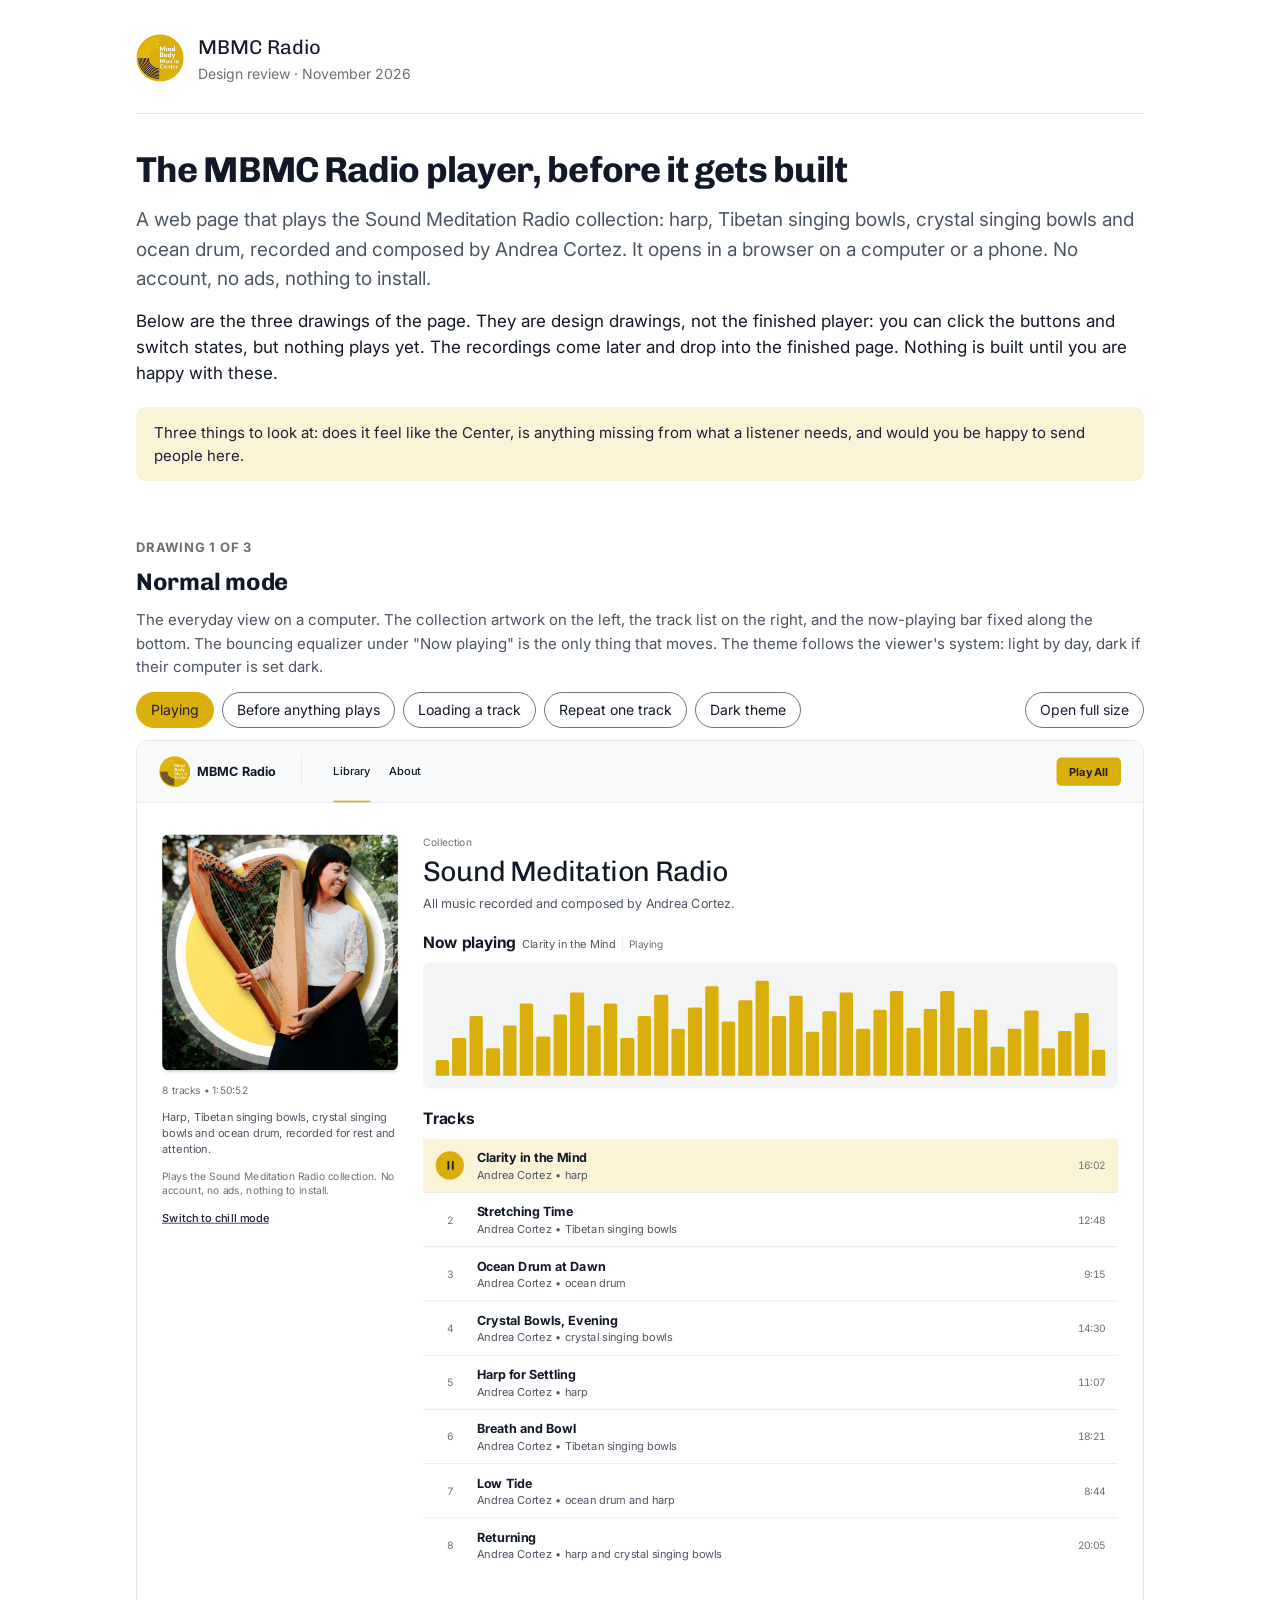
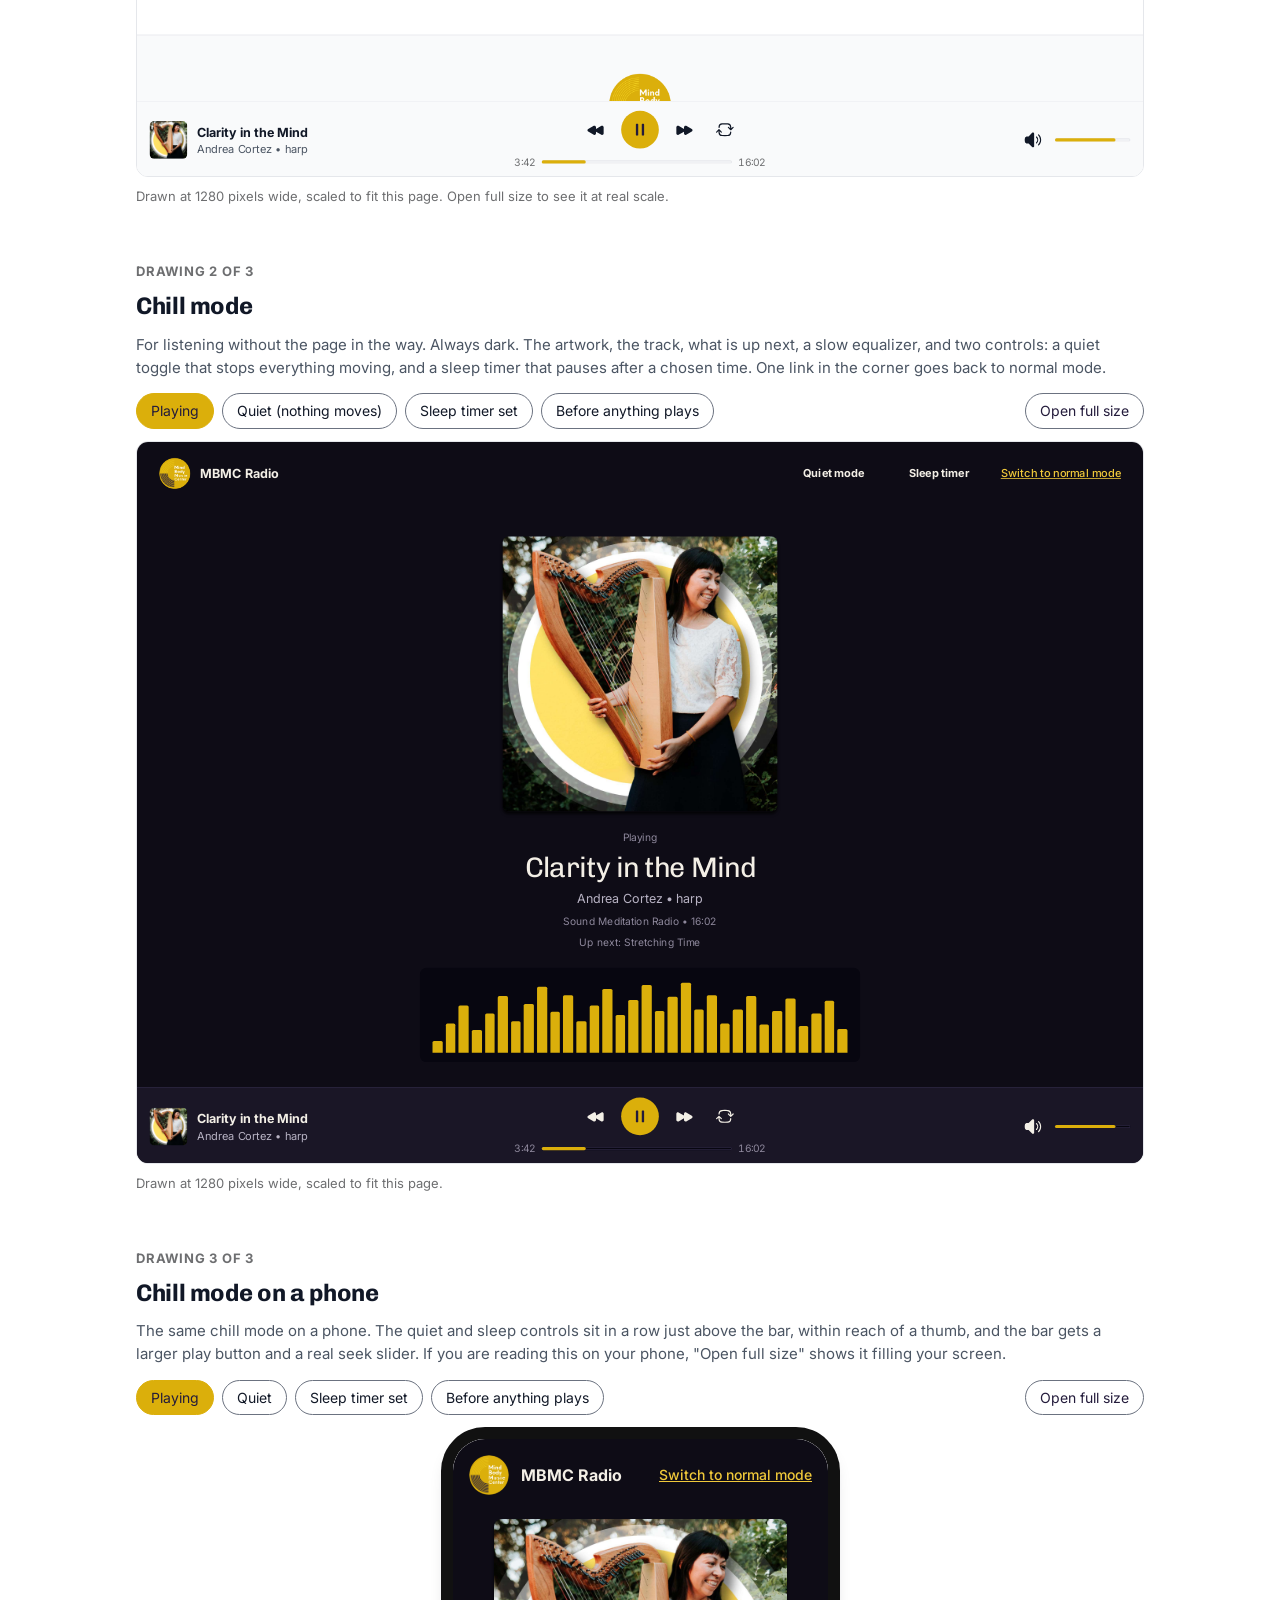
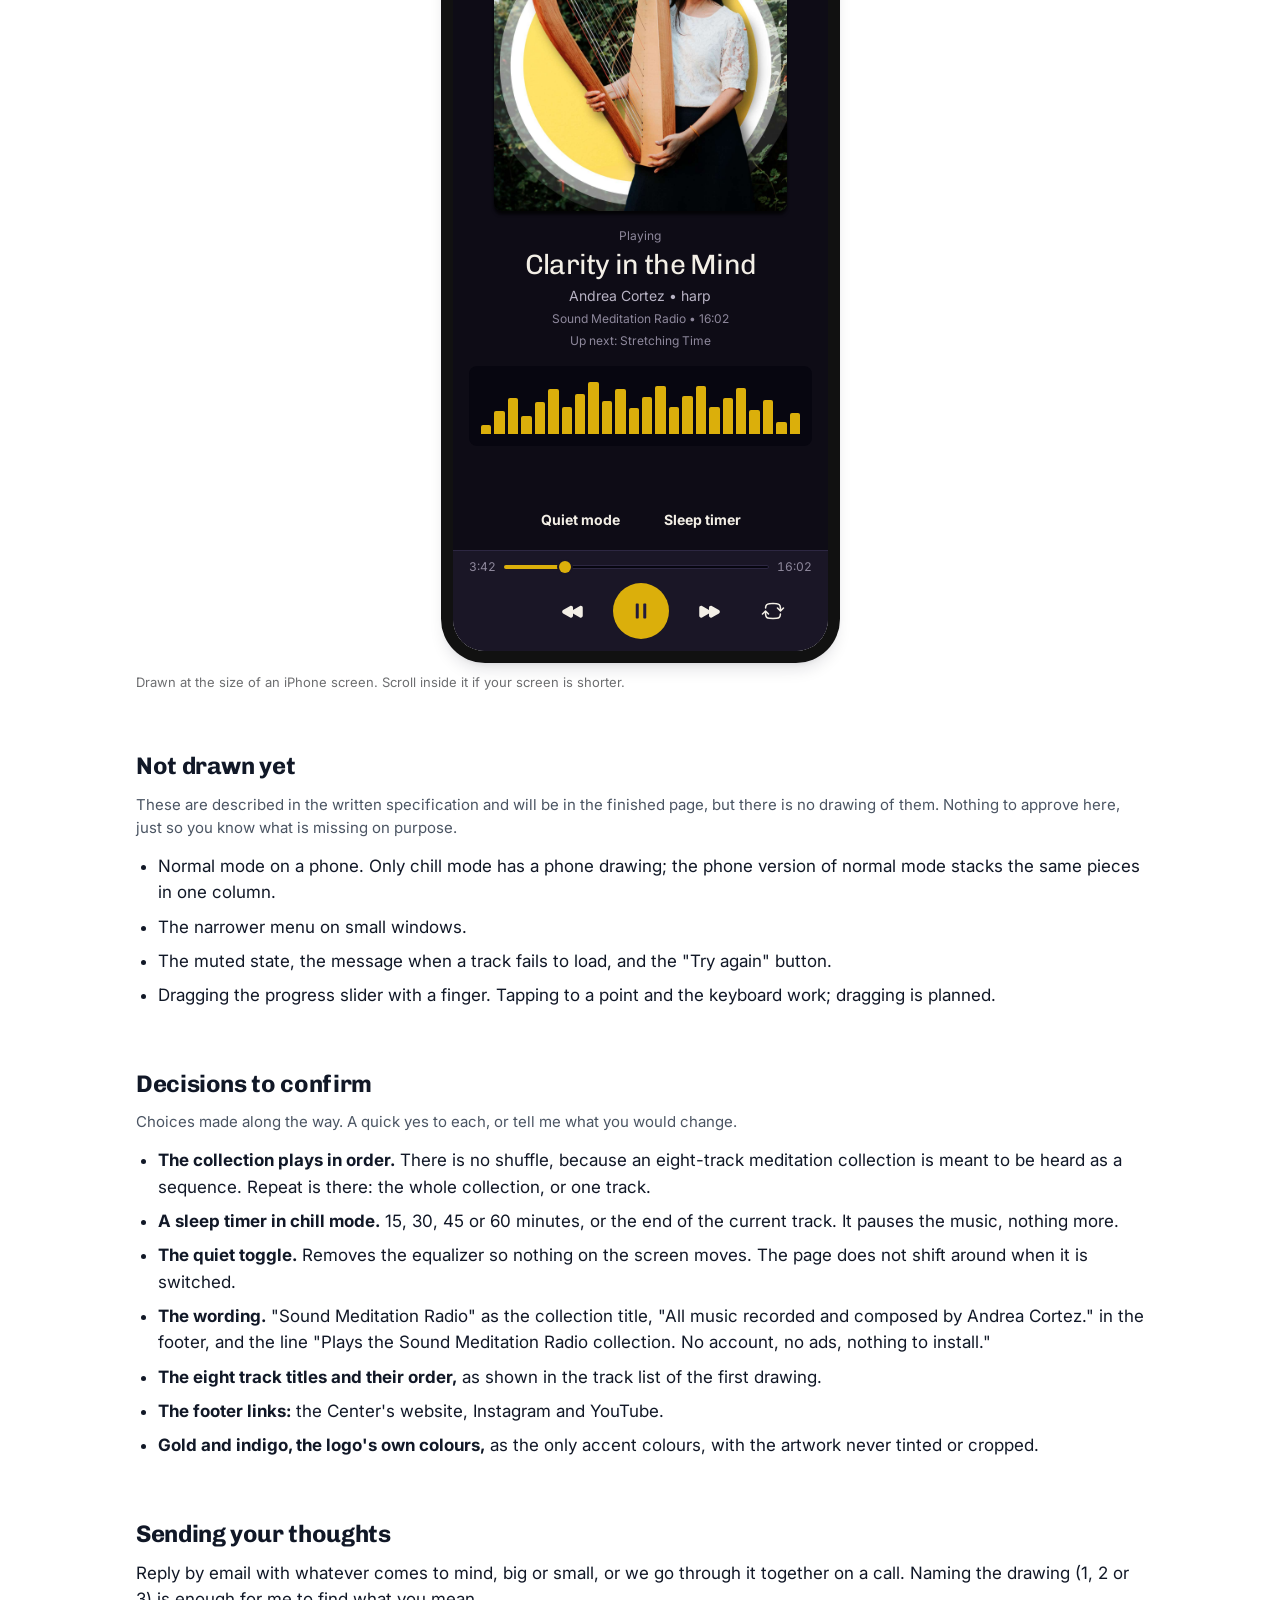
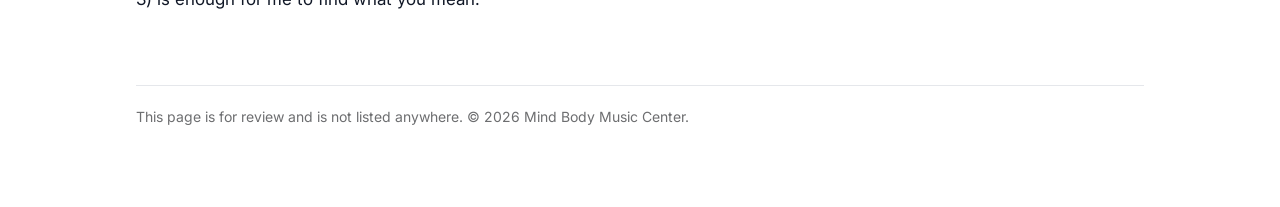
==== index.html @ 8f69d26e "Add the MBMC Radio design review page A static page that presents the three player drawings (normal " ====
<!doctype html>
<html lang="en">
<head>
<meta charset="utf-8">
<meta name="viewport" content="width=device-width, initial-scale=1">
<meta name="robots" content="noindex, nofollow">
<meta name="color-scheme" content="light dark">
<title>MBMC Radio · Design review</title>
<link rel="icon" href="assets/mbmc-logo.webp">
<link rel="preconnect" href="https://fonts.gstatic.com" crossorigin>
<link rel="stylesheet" href="https://fonts.googleapis.com/css2?family=Chivo&family=Inter:wght@100..900&display=swap">
<link rel="stylesheet" href="design-system/tokens.css">
<script>
  (function () {
    var m = window.matchMedia('(prefers-color-scheme: dark)');
    function apply() { document.documentElement.setAttribute('data-theme', m.matches ? 'dark' : 'light'); }
    apply(); m.addEventListener('change', apply);
  })();
</script>
<style>
  * { box-sizing: border-box; }
  html, body { margin: 0; background: var(--surface); color: var(--ink); }
  body { font-family: Inter, system-ui, sans-serif; font-size: 17px; line-height: 1.55; -webkit-font-smoothing: antialiased; }
  .wrap { max-width: 1040px; margin: 0 auto; padding: 24px 16px 80px; }
  header { display: flex; align-items: center; gap: 14px; padding: 8px 0 28px; border-bottom: 1px solid var(--border); margin-bottom: 36px; }
  header img { width: 48px; height: 48px; border-radius: 50%; }
  header .brand { font-family: Chivo, Inter, sans-serif; font-size: 20px; margin: 0; }
  header .sub { margin: 0; color: var(--ink-subtle); font-size: 14px; }
  h1 { font-family: Chivo, Inter, sans-serif; font-size: 36px; letter-spacing: -0.025em; line-height: 1.1; margin: 0 0 16px; }
  h2 { font-family: Chivo, Inter, sans-serif; font-size: 24px; letter-spacing: -0.015em; margin: 56px 0 8px; }
  h2 small { display: block; font-family: Inter, sans-serif; font-size: 13px; letter-spacing: 0.06em; text-transform: uppercase; color: var(--ink-subtle); margin-bottom: 6px; }
  p { margin: 0 0 14px; }
  .lead { font-size: 19px; color: var(--ink-muted); }
  .note { background: var(--brand-soft); color: var(--on-brand); padding: 14px 18px; border-radius: 10px; font-size: 15px; margin: 20px 0 0; }
  [data-theme="dark"] .note { color: var(--ink); }
  ul { padding-left: 22px; margin: 0 0 14px; }
  li { margin-bottom: 8px; }
  .look { color: var(--ink-muted); font-size: 15px; margin-bottom: 14px; }
  .states { display: flex; flex-wrap: wrap; gap: 8px; margin: 0 0 12px; }
  .states button, .states a { font: inherit; font-size: 14px; padding: 6px 14px; border-radius: 999px; border: 1px solid var(--border-strong); background: transparent; color: var(--ink); cursor: pointer; text-decoration: none; }
  .states button[aria-pressed="true"] { background: var(--brand); border-color: var(--brand); color: var(--on-brand); }
  .states button:hover, .states a:hover { background: var(--indigo-soft); }
  .states button:focus-visible, .states a:focus-visible { outline: 2px solid var(--focus); outline-offset: 2px; }
  .states a { margin-left: auto; color: var(--link); }
  .board { position: relative; overflow: hidden; border: 1px solid var(--border); border-radius: 12px; background: var(--surface-sunken); }
  .board iframe { position: absolute; top: 0; left: 0; border: 0; transform-origin: 0 0; background: var(--surface); }
  .phone { max-width: 399px; margin: 0 auto; padding: 12px; border-radius: 44px; background: #111; box-shadow: var(--shadow-lg); }
  .phone .board { border-radius: 32px; border: 0; }
  .caption { color: var(--ink-subtle); font-size: 13px; margin: 10px 0 0; }
  footer { margin-top: 72px; padding-top: 20px; border-top: 1px solid var(--border); color: var(--ink-subtle); font-size: 14px; }
</style>
</head>
<body>
<div class="wrap">

<header>
  <img src="assets/mbmc-logo.webp" alt="">
  <div>
    <p class="brand">MBMC Radio</p>
    <p class="sub">Design review · November 2026</p>
  </div>
</header>

<h1>The MBMC Radio player, before it gets built</h1>
<p class="lead">A web page that plays the Sound Meditation Radio collection: harp, Tibetan singing bowls, crystal singing bowls and ocean drum, recorded and composed by Andrea Cortez. It opens in a browser on a computer or a phone. No account, no ads, nothing to install.</p>
<p>Below are the three drawings of the page. They are design drawings, not the finished player: you can click the buttons and switch states, but nothing plays yet. The recordings come later and drop into the finished page. Nothing is built until you are happy with these.</p>
<p class="note">Three things to look at: does it feel like the Center, is anything missing from what a listener needs, and would you be happy to send people here.</p>

<h2 id="normal"><small>Drawing 1 of 3</small>Normal mode</h2>
<p class="look">The everyday view on a computer. The collection artwork on the left, the track list on the right, and the now-playing bar fixed along the bottom. The bouncing equalizer under "Now playing" is the only thing that moves. The theme follows the viewer's system: light by day, dark if their computer is set dark.</p>
<div class="states" data-for="main">
  <button data-q="start=playing" aria-pressed="true">Playing</button>
  <button data-q="start=ready">Before anything plays</button>
  <button data-q="start=buffering">Loading a track</button>
  <button data-q="start=playing&repeat=one">Repeat one track</button>
  <button data-q="start=playing&theme=dark">Dark theme</button>
  <a href="preview/render.html?board=Main" target="_blank" rel="noopener">Open full size</a>
</div>
<div class="board" data-w="1280" data-h="1320">
  <iframe id="main" title="Normal mode drawing" src="preview/render.html?board=Main&start=playing"></iframe>
</div>
<p class="caption">Drawn at 1280 pixels wide, scaled to fit this page. Open full size to see it at real scale.</p>

<h2 id="chill"><small>Drawing 2 of 3</small>Chill mode</h2>
<p class="look">For listening without the page in the way. Always dark. The artwork, the track, what is up next, a slow equalizer, and two controls: a quiet toggle that stops everything moving, and a sleep timer that pauses after a chosen time. One link in the corner goes back to normal mode.</p>
<div class="states" data-for="chill">
  <button data-q="start=playing" aria-pressed="true">Playing</button>
  <button data-q="start=playing&quiet=true">Quiet (nothing moves)</button>
  <button data-q="start=playing&sleep=30">Sleep timer set</button>
  <button data-q="start=ready">Before anything plays</button>
  <a href="preview/render.html?board=Chill" target="_blank" rel="noopener">Open full size</a>
</div>
<div class="board" data-w="1280" data-h="920">
  <iframe id="chill" title="Chill mode drawing" src="preview/render.html?board=Chill&start=playing"></iframe>
</div>
<p class="caption">Drawn at 1280 pixels wide, scaled to fit this page.</p>

<h2 id="phone"><small>Drawing 3 of 3</small>Chill mode on a phone</h2>
<p class="look">The same chill mode on a phone. The quiet and sleep controls sit in a row just above the bar, within reach of a thumb, and the bar gets a larger play button and a real seek slider. If you are reading this on your phone, "Open full size" shows it filling your screen.</p>
<div class="states" data-for="phone">
  <button data-q="start=playing" aria-pressed="true">Playing</button>
  <button data-q="start=playing&quiet=true">Quiet</button>
  <button data-q="start=playing&sleep=15">Sleep timer set</button>
  <button data-q="start=ready">Before anything plays</button>
  <a href="preview/render.html?board=ChillPhone" target="_blank" rel="noopener">Open full size</a>
</div>
<div class="phone">
  <div class="board" data-w="375" data-h="812">
    <iframe id="phone" title="Chill mode on a phone drawing" src="preview/render.html?board=ChillPhone&start=playing"></iframe>
  </div>
</div>
<p class="caption">Drawn at the size of an iPhone screen. Scroll inside it if your screen is shorter.</p>

<h2>Not drawn yet</h2>
<p class="look">These are described in the written specification and will be in the finished page, but there is no drawing of them. Nothing to approve here, just so you know what is missing on purpose.</p>
<ul>
  <li>Normal mode on a phone. Only chill mode has a phone drawing; the phone version of normal mode stacks the same pieces in one column.</li>
  <li>The narrower menu on small windows.</li>
  <li>The muted state, the message when a track fails to load, and the "Try again" button.</li>
  <li>Dragging the progress slider with a finger. Tapping to a point and the keyboard work; dragging is planned.</li>
</ul>

<h2>Decisions to confirm</h2>
<p class="look">Choices made along the way. A quick yes to each, or tell me what you would change.</p>
<ul>
  <li><strong>The collection plays in order.</strong> There is no shuffle, because an eight-track meditation collection is meant to be heard as a sequence. Repeat is there: the whole collection, or one track.</li>
  <li><strong>A sleep timer in chill mode.</strong> 15, 30, 45 or 60 minutes, or the end of the current track. It pauses the music, nothing more.</li>
  <li><strong>The quiet toggle.</strong> Removes the equalizer so nothing on the screen moves. The page does not shift around when it is switched.</li>
  <li><strong>The wording.</strong> "Sound Meditation Radio" as the collection title, "All music recorded and composed by Andrea Cortez." in the footer, and the line "Plays the Sound Meditation Radio collection. No account, no ads, nothing to install."</li>
  <li><strong>The eight track titles and their order,</strong> as shown in the track list of the first drawing.</li>
  <li><strong>The footer links:</strong> the Center's website, Instagram and YouTube.</li>
  <li><strong>Gold and indigo, the logo's own colours,</strong> as the only accent colours, with the artwork never tinted or cropped.</li>
</ul>

<h2>Sending your thoughts</h2>
<p>Reply by email with whatever comes to mind, big or small, or we go through it together on a call. Naming the drawing (1, 2 or 3) is enough for me to find what you mean.</p>

<footer>This page is for review and is not listed anywhere. © 2026 Mind Body Music Center.</footer>

</div>
<script>
  // Scale each drawing to the width available, keeping its real size inside the frame.
  function fit() {
    document.querySelectorAll('.board').forEach(function (b) {
      var w = +b.dataset.w, h = +b.dataset.h, s = Math.min(1, b.clientWidth / w);
      var f = b.querySelector('iframe');
      f.style.width = w + 'px'; f.style.height = h + 'px'; f.style.transform = 'scale(' + s + ')';
      b.style.height = (h * s) + 'px';
    });
  }
  fit(); window.addEventListener('resize', fit);

  // The state pills reload the drawing with the chosen editor tweaks.
  var boards = { main: 'Main', chill: 'Chill', phone: 'ChillPhone' };
  document.querySelectorAll('.states').forEach(function (row) {
    var id = row.dataset.for;
    row.querySelectorAll('button').forEach(function (btn) {
      btn.addEventListener('click', function () {
        row.querySelectorAll('button').forEach(function (b) { b.setAttribute('aria-pressed', b === btn ? 'true' : 'false'); });
        document.getElementById(id).src = 'preview/render.html?board=' + boards[id] + '&' + btn.dataset.q;
      });
    });
  });
</script>
</body>
</html>
---- design-system/tokens.css ----
/* MBMC Radio — generated from tokens.json */
:root, [data-theme="light"] {
  --surface: #ffffff; /* Page ground. The track list and track details sit directly on it. */
  --surface-raised: #f9fafb; /* The nav bar, the now-playing bar and the footer band; menus that sit on `surface`. */
  --surface-sunken: #f3f4f6; /* The progress and volume tracks, disabled controls, a queue panel. */
  --surface-brand: #dbaf0b; /* The full-bleed gold ground: a header banner or hero band. Text on it is `on-brand`, never white (2.1:1). */
  --ink: #111827; /* Headlines, track titles, body copy and nav links on `surface`, `surface-raised` and `surface-sunken` (17:1 light, 16:1 dark). */
  --ink-muted: #4b5563; /* Artist names, descriptions, footer labels and taglines on `surface` and `surface-raised` (7.6:1 light, 8.7:1 dark). */
  --ink-subtle: #6d6e70; /* Durations, elapsed time, track numbers and other meta on `surface` and `surface-raised` (5.0:1 light, 5.2:1 dark). Never below 12px. */
  --ink-inverse: #ffffff; /* Type on `indigo` fills only (16:1). The logo sets its wordmark in this white on gold; the system does not repeat that pair for UI text. */
  --brand: #dbaf0b; /* The logo gold, exact. The play disc, the primary button, the progress bar's fill, the current track's marker. Pair with `on-brand`. */
  --brand-hover: #c49c0a; /* Hover and pressed state of any `brand` fill. Keeps `on-brand` legible (6.3:1 light, 9.0:1 dark). */
  --brand-web: #d4ae4e; /* The softer gold the Center's web pages use as their primary color. Use for large tinted areas where the logo gold would be too hot; `on-brand` on it reads 7.7:1. */
  --brand-soft: #fbf3d6; /* Gold tint for the track now playing, selected rows and callouts. `ink` on it reads 16:1 light, 11:1 dark. */
  --on-brand: #231b3b; /* Text and icons on `brand`, `brand-web`, `brand-hover` and `brand-soft` (7.9:1 on `brand`). The logo's indigo, so gold-and-indigo controls echo the mark. */
  --indigo: #231b3b; /* The logo indigo, exact. Secondary buttons, cover blocks, chart lines. Text on it is `ink-inverse`. On the dark ground it needs a `border-strong` edge. */
  --indigo-soft: #eeeaf7; /* Indigo tint for hover on ghost buttons and track rows, nav highlights and the active menu row. `ink` on it reads 15:1 light, 11:1 dark. */
  --border: #e5e7eb; /* Hairline dividers between track rows, the nav's bottom rule, the now-playing bar's top rule. Decorative: never the only thing that separates two controls. */
  --border-strong: #6b7280; /* Borders that carry meaning: input edges, outlined buttons, the secondary button's edge on the dark ground (4.8:1 light, 3.5:1 dark on `surface`). */
  --link: #231b3b; /* Inline links, always underlined (16:1 light, 12:1 dark on `surface`). Hover removes the underline. */
  --focus: #231b3b; /* The 2px focus ring, always drawn with a 2px `surface` offset so it lands on the ground, never on a gold fill (16:1 light, 12:1 dark on `surface`). */
  --shadow-sm: 0 1px 1px rgba(17, 24, 39, 0.08); /* Small artwork in a track row. */
  --shadow-md: 0 4px 3px rgba(17, 24, 39, 0.07), 0 2px 2px rgba(17, 24, 39, 0.06); /* Large artwork lifting off a gold banner. */
  --shadow-lg: 0 10px 15px -3px rgba(17, 24, 39, 0.10), 0 4px 6px -4px rgba(17, 24, 39, 0.10); /* The dropped mobile menu and the queue popover. The only elevated overlays. */
}
[data-theme="dark"] {
  --surface: #0e0c16;
  --surface-raised: #1a1626;
  --surface-sunken: #070610;
  --ink: #f3efe6;
  --ink-muted: #b8b3c4;
  --ink-subtle: #8e889c;
  --brand-hover: #e6bd27;
  --brand-soft: #3a3118;
  --indigo-soft: #2e2549;
  --border: #2d2742;
  --border-strong: #6b6386;
  --link: #f0c93a;
  --focus: #f0c93a;
  --shadow-sm: 0 1px 1px rgba(0, 0, 0, 0.5);
  --shadow-md: 0 4px 3px rgba(0, 0, 0, 0.5), 0 2px 2px rgba(0, 0, 0, 0.4);
  --shadow-lg: 0 10px 15px -3px rgba(0, 0, 0, 0.6), 0 4px 6px -4px rgba(0, 0, 0, 0.5);
}
:root {
  --space-1: 4px; /* Progress-bar height; gap between meta items; the gap inside a control cluster. */
  --space-2: 8px; /* Button vertical padding; gap between icon and label; gap between title and artist. */
  --space-3: 12px; /* Track-row vertical padding; menu-row padding; gap between transport controls. */
  --space-4: 16px; /* Button horizontal padding; gap between the play disc and the track text; the now-playing bar's padding; side padding on phones. */
  --space-5: 20px; /* Nav vertical padding on phones; content side padding on phones. */
  --space-6: 24px; /* Gap between desktop nav links; gap between a section heading and its list. */
  --space-7: 28px; /* Nav side padding and link vertical padding on desktop; gap between footer glyphs. */
  --space-8: 32px; /* Gap between the artwork column and the list; content side padding on tablets. */
  --space-10: 40px; /* Gap between the nav brand and its links; section top padding. */
  --space-12: 48px; /* Footer padding; the play disc's diameter; the now-playing bar's artwork. */
  --space-20: 80px; /* Main top padding on wide screens; the gap between the list and a side panel. */
  --radius-sm: 2px; /* The progress and volume bars. */
  --radius-md: 6px; /* Buttons, track thumbnails, the now-playing bar's artwork. */
  --radius-lg: 8px; /* Large artwork on the collection and full-screen views. */
  --radius-full: 9999px; /* The play disc, transport buttons, the nav avatar, the logo itself. */
  --font-display: Chivo, "Helvetica Neue", Arial, sans-serif;
  --font-sans: Inter, system-ui, -apple-system, "Segoe UI", sans-serif;
  --text-display: 400 72px/1.15 var(--font-display); /* The app name and collection titles on desktop. Chivo Regular; never bold. */
  --text-display-sm: 400 36px/1.15 var(--font-display); /* The app name on phones; the title of the track in full-screen playback. */
  --text-heading: 700 24px/32px var(--font-sans); /* Section headings on desktop. */
  --text-heading-sm: 700 20px/28px var(--font-sans); /* The track title in the now-playing panel; section headings on phones. */
  --text-title: 700 16px/24px var(--font-sans); /* Track titles in the list, the nav wordmark, the now-playing bar's title. */
  --text-body: 400 16px/24px var(--font-sans); /* Track and collection descriptions on desktop. */
  --text-body-sm: 400 14px/20px var(--font-sans); /* Descriptions on phones, artist lines, menu rows. */
  --text-label: 500 14px/20px var(--font-sans); /* Nav links, tab labels and control labels. */
  --text-button: 700 14px/20px var(--font-sans); /* Button labels. 16px on wide screens. */
  --text-caption: 400 13px/18px var(--font-sans); /* Durations, elapsed time, track numbers and the copyright line. 12px on phones. */
}
.display {
  font-family: var(--font-display);
  font-size: 72px;
  line-height: 1.15;
  font-weight: 400;
  letter-spacing: -0.025em;
}
.display-sm {
  font-family: var(--font-display);
  font-size: 36px;
  line-height: 1.15;
  font-weight: 400;
  letter-spacing: -0.025em;
}
.heading {
  font-family: var(--font-sans);
  font-size: 24px;
  line-height: 32px;
  font-weight: 700;
  letter-spacing: 0;
}
.heading-sm {
  font-family: var(--font-sans);
  font-size: 20px;
  line-height: 28px;
  font-weight: 700;
  letter-spacing: 0;
}
.title {
  font-family: var(--font-sans);
  font-size: 16px;
  line-height: 24px;
  font-weight: 700;
  letter-spacing: 0;
}
.body {
  font-family: var(--font-sans);
  font-size: 16px;
  line-height: 24px;
  font-weight: 400;
  letter-spacing: 0;
}
.body-sm {
  font-family: var(--font-sans);
  font-size: 14px;
  line-height: 20px;
  font-weight: 400;
  letter-spacing: 0;
}
.label {
  font-family: var(--font-sans);
  font-size: 14px;
  line-height: 20px;
  font-weight: 500;
  letter-spacing: 0;
}
.button {
  font-family: var(--font-sans);
  font-size: 14px;
  line-height: 20px;
  font-weight: 700;
  letter-spacing: 0;
}
.caption {
  font-family: var(--font-sans);
  font-size: 13px;
  line-height: 18px;
  font-weight: 400;
  letter-spacing: 0;
}
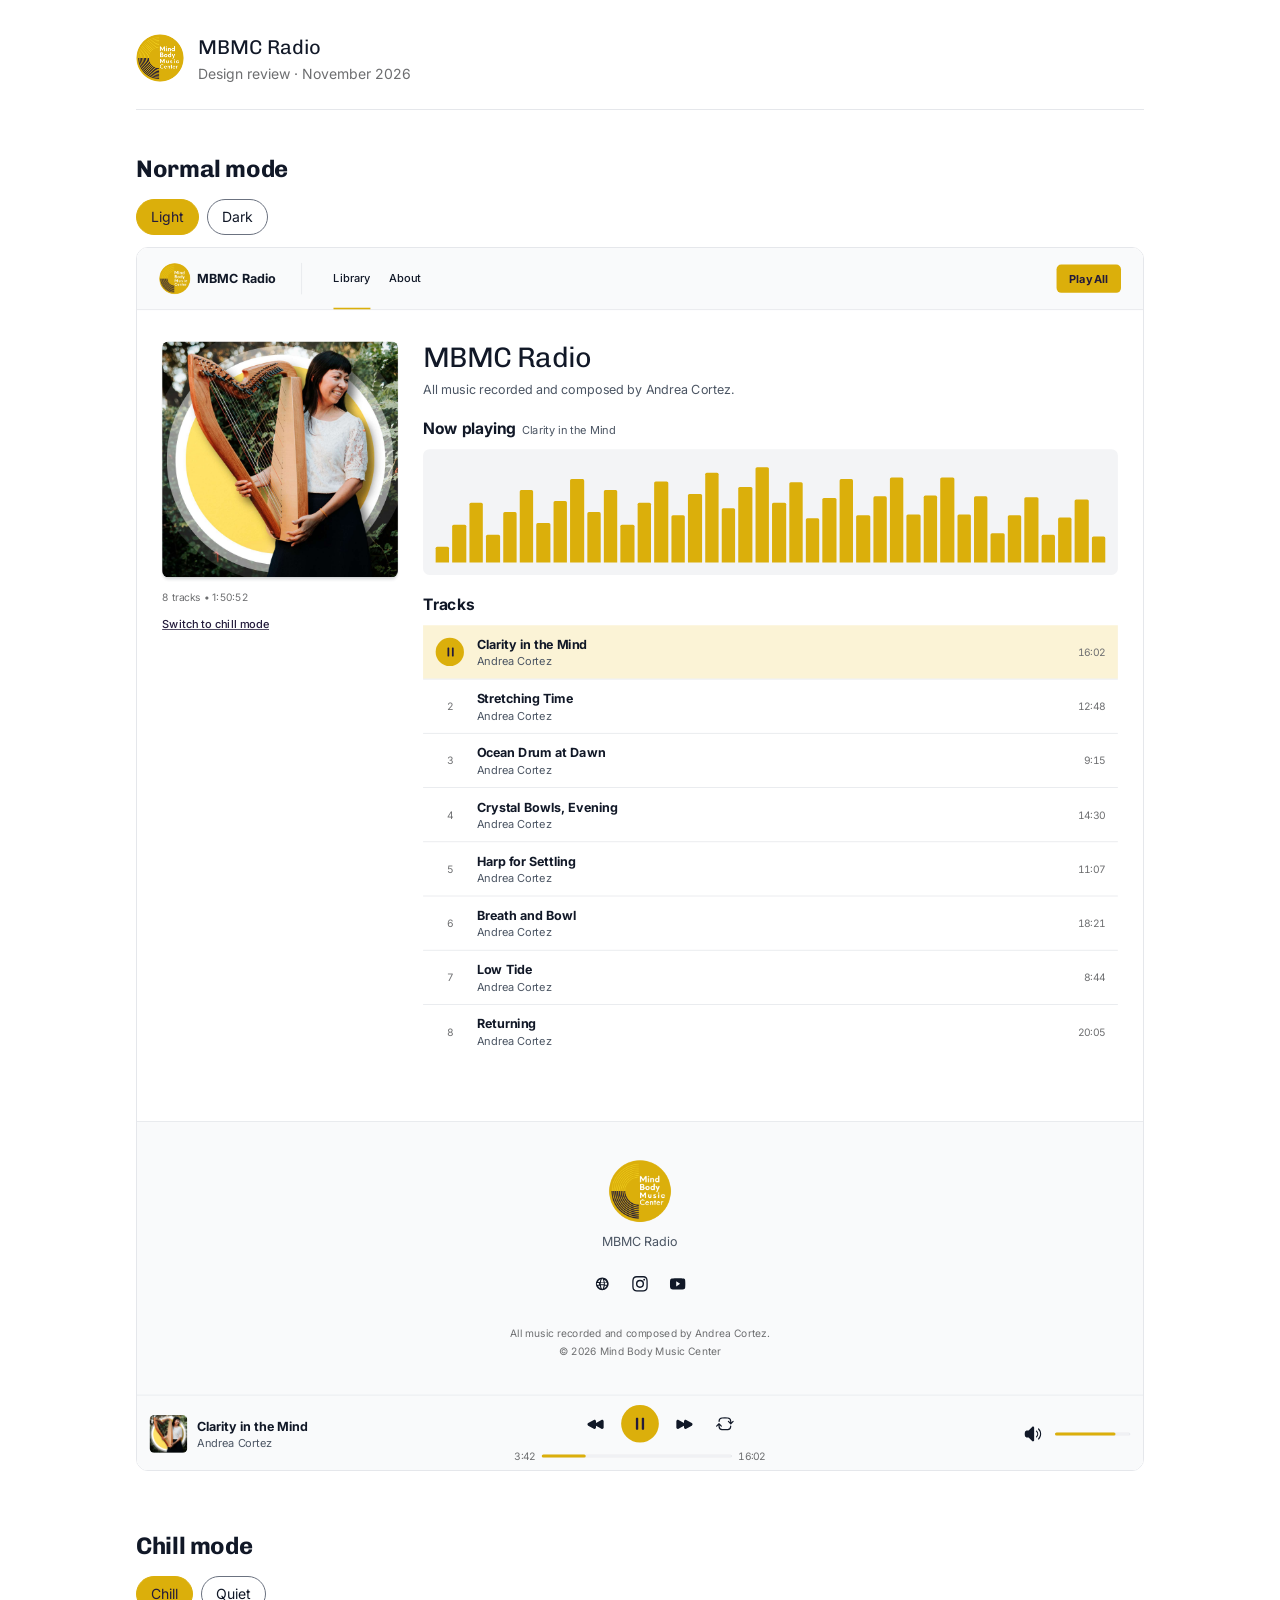
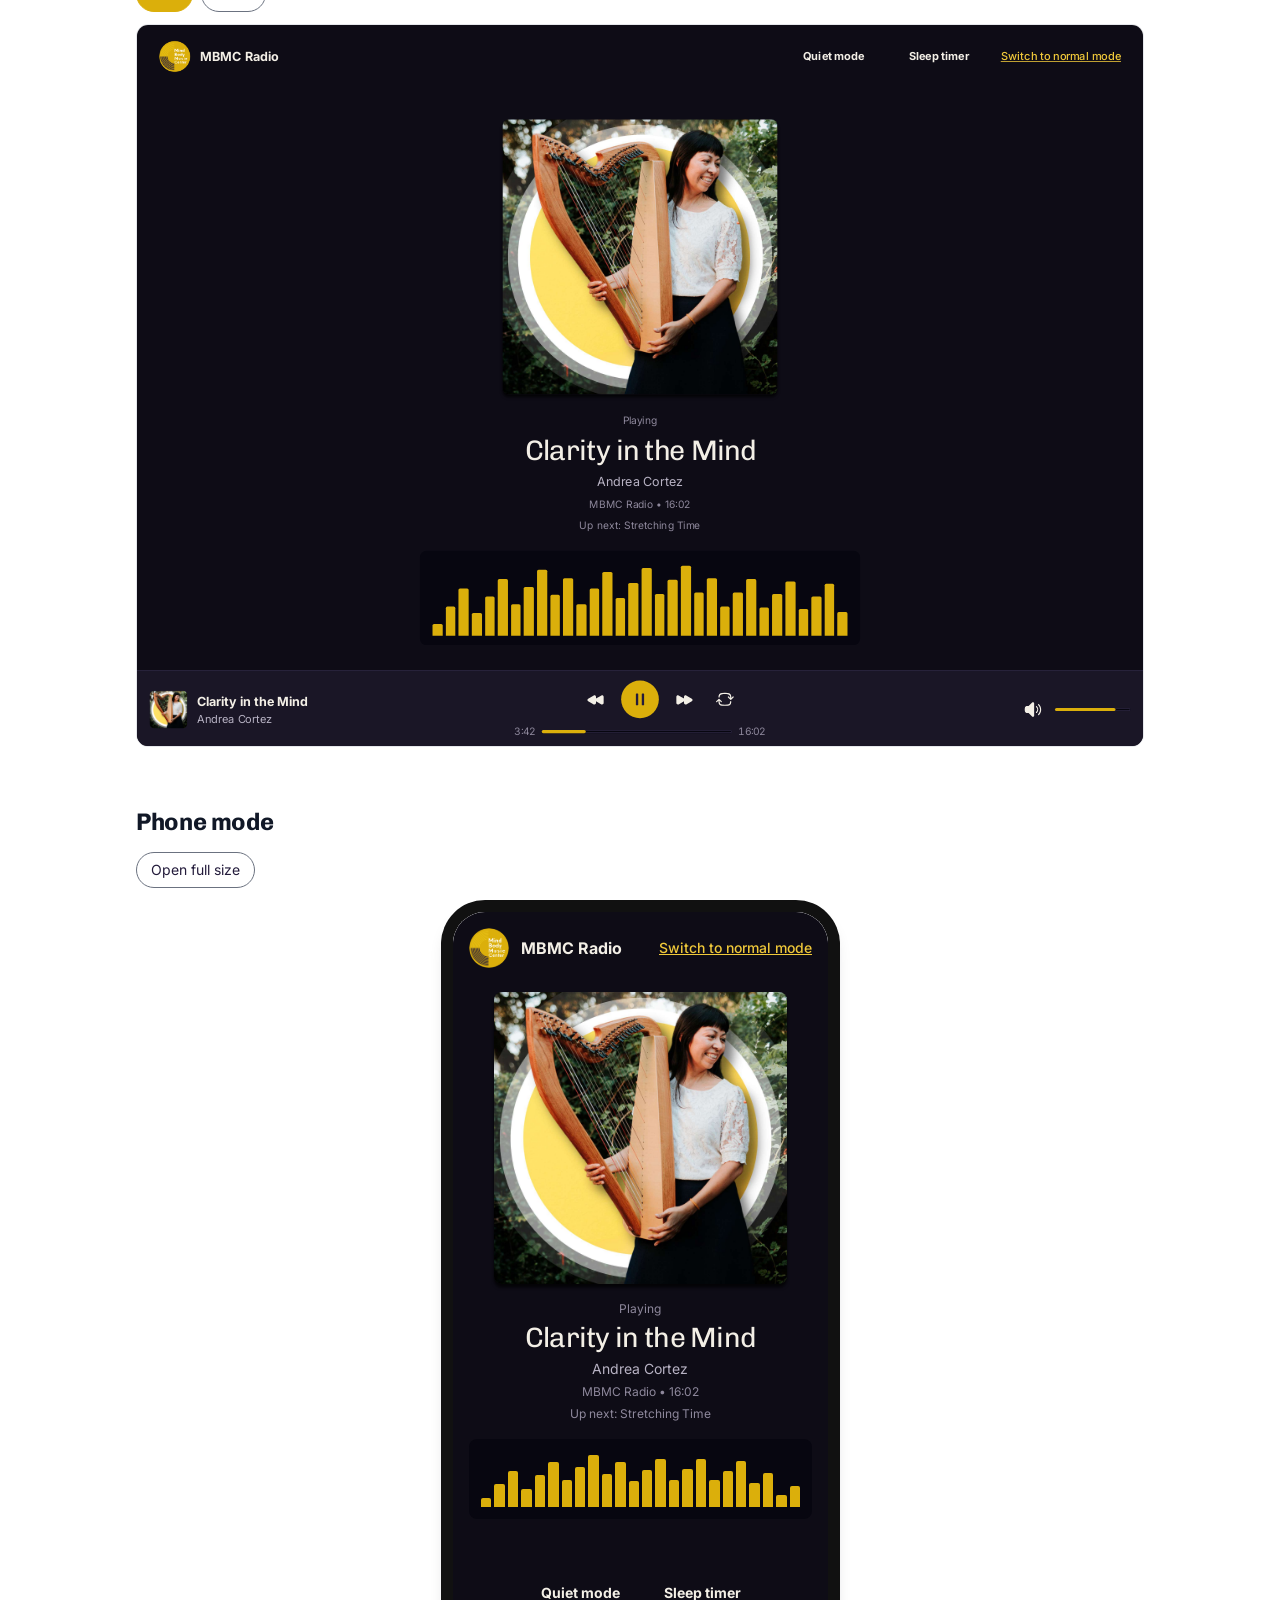
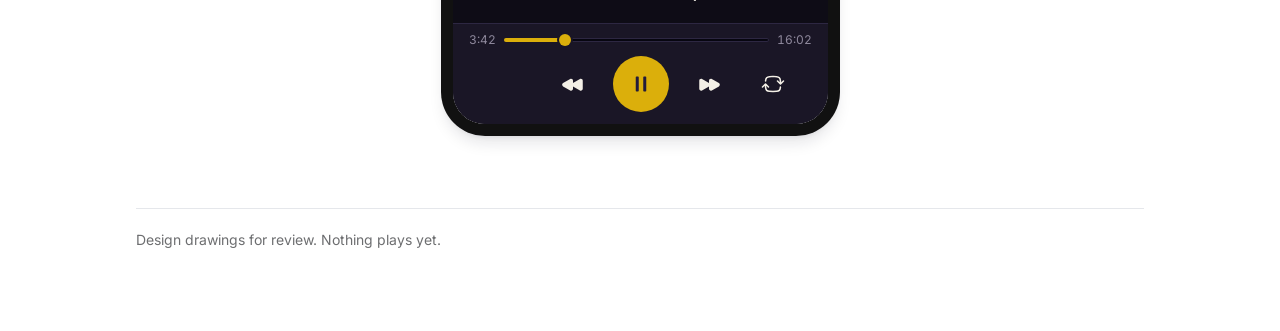
==== commit e4152f65: "Reduce the review page to four views of the player The page now shows only the header, three labelle" ====
--- a/index.html
+++ b/index.html
@@ -22,31 +22,26 @@
   html, body { margin: 0; background: var(--surface); color: var(--ink); }
   body { font-family: Inter, system-ui, sans-serif; font-size: 17px; line-height: 1.55; -webkit-font-smoothing: antialiased; }
   .wrap { max-width: 1040px; margin: 0 auto; padding: 24px 16px 80px; }
-  header { display: flex; align-items: center; gap: 14px; padding: 8px 0 28px; border-bottom: 1px solid var(--border); margin-bottom: 36px; }
+  header { display: flex; align-items: center; gap: 14px; padding: 8px 0 24px; border-bottom: 1px solid var(--border); margin-bottom: 40px; }
   header img { width: 48px; height: 48px; border-radius: 50%; }
   header .brand { font-family: Chivo, Inter, sans-serif; font-size: 20px; margin: 0; }
   header .sub { margin: 0; color: var(--ink-subtle); font-size: 14px; }
-  h1 { font-family: Chivo, Inter, sans-serif; font-size: 36px; letter-spacing: -0.025em; line-height: 1.1; margin: 0 0 16px; }
-  h2 { font-family: Chivo, Inter, sans-serif; font-size: 24px; letter-spacing: -0.015em; margin: 56px 0 8px; }
+  h2 { font-family: Chivo, Inter, sans-serif; font-size: 24px; letter-spacing: -0.015em; margin: 0 0 12px; }
+  section + section { margin-top: 56px; }
   h2 small { display: block; font-family: Inter, sans-serif; font-size: 13px; letter-spacing: 0.06em; text-transform: uppercase; color: var(--ink-subtle); margin-bottom: 6px; }
   p { margin: 0 0 14px; }
-  .lead { font-size: 19px; color: var(--ink-muted); }
-  .note { background: var(--brand-soft); color: var(--on-brand); padding: 14px 18px; border-radius: 10px; font-size: 15px; margin: 20px 0 0; }
-  [data-theme="dark"] .note { color: var(--ink); }
-  ul { padding-left: 22px; margin: 0 0 14px; }
-  li { margin-bottom: 8px; }
-  .look { color: var(--ink-muted); font-size: 15px; margin-bottom: 14px; }
   .states { display: flex; flex-wrap: wrap; gap: 8px; margin: 0 0 12px; }
   .states button, .states a { font: inherit; font-size: 14px; padding: 6px 14px; border-radius: 999px; border: 1px solid var(--border-strong); background: transparent; color: var(--ink); cursor: pointer; text-decoration: none; }
   .states button[aria-pressed="true"] { background: var(--brand); border-color: var(--brand); color: var(--on-brand); }
-  .states button:hover, .states a:hover { background: var(--indigo-soft); }
+  .states button:not([aria-pressed="true"]):hover, .states a:hover { background: var(--indigo-soft); }
   .states button:focus-visible, .states a:focus-visible { outline: 2px solid var(--focus); outline-offset: 2px; }
-  .states a { margin-left: auto; color: var(--link); }
+  .states a { color: var(--link); }
+  .states button + a { margin-left: auto; }
   .board { position: relative; overflow: hidden; border: 1px solid var(--border); border-radius: 12px; background: var(--surface-sunken); }
   .board iframe { position: absolute; top: 0; left: 0; border: 0; transform-origin: 0 0; background: var(--surface); }
   .phone { max-width: 399px; margin: 0 auto; padding: 12px; border-radius: 44px; background: #111; box-shadow: var(--shadow-lg); }
   .phone .board { border-radius: 32px; border: 0; }
-  .caption { color: var(--ink-subtle); font-size: 13px; margin: 10px 0 0; }
+  .phone { margin-top: 0; }
   footer { margin-top: 72px; padding-top: 20px; border-top: 1px solid var(--border); color: var(--ink-subtle); font-size: 14px; }
 </style>
 </head>
@@ -61,47 +56,31 @@
   </div>
 </header>
 
-<h1>The MBMC Radio player, before it gets built</h1>
-<p class="lead">A web page that plays the Sound Meditation Radio collection: harp, Tibetan singing bowls, crystal singing bowls and ocean drum, recorded and composed by Andrea Cortez. It opens in a browser on a computer or a phone. No account, no ads, nothing to install.</p>
-<p>Below are the three drawings of the page. They are design drawings, not the finished player: you can click the buttons and switch states, but nothing plays yet. The recordings come later and drop into the finished page. Nothing is built until you are happy with these.</p>
-<p class="note">Three things to look at: does it feel like the Center, is anything missing from what a listener needs, and would you be happy to send people here.</p>
-
-<h2 id="normal"><small>Drawing 1 of 3</small>Normal mode</h2>
-<p class="look">The everyday view on a computer. The collection artwork on the left, the track list on the right, and the now-playing bar fixed along the bottom. The bouncing equalizer under "Now playing" is the only thing that moves. The theme follows the viewer's system: light by day, dark if their computer is set dark.</p>
+<section>
+<h2>Normal mode</h2>
 <div class="states" data-for="main">
-  <button data-q="start=playing" aria-pressed="true">Playing</button>
-  <button data-q="start=ready">Before anything plays</button>
-  <button data-q="start=buffering">Loading a track</button>
-  <button data-q="start=playing&repeat=one">Repeat one track</button>
-  <button data-q="start=playing&theme=dark">Dark theme</button>
-  <a href="preview/render.html?board=Main" target="_blank" rel="noopener">Open full size</a>
+  <button data-q="start=playing&theme=light" aria-pressed="true">Light</button>
+  <button data-q="start=playing&theme=dark" aria-pressed="false">Dark</button>
 </div>
 <div class="board" data-w="1280" data-h="1320">
   <iframe id="main" title="Normal mode drawing" src="preview/render.html?board=Main&start=playing"></iframe>
 </div>
-<p class="caption">Drawn at 1280 pixels wide, scaled to fit this page. Open full size to see it at real scale.</p>
+</section>
 
-<h2 id="chill"><small>Drawing 2 of 3</small>Chill mode</h2>
-<p class="look">For listening without the page in the way. Always dark. The artwork, the track, what is up next, a slow equalizer, and two controls: a quiet toggle that stops everything moving, and a sleep timer that pauses after a chosen time. One link in the corner goes back to normal mode.</p>
+<section>
+<h2>Chill mode</h2>
 <div class="states" data-for="chill">
-  <button data-q="start=playing" aria-pressed="true">Playing</button>
-  <button data-q="start=playing&quiet=true">Quiet (nothing moves)</button>
-  <button data-q="start=playing&sleep=30">Sleep timer set</button>
-  <button data-q="start=ready">Before anything plays</button>
-  <a href="preview/render.html?board=Chill" target="_blank" rel="noopener">Open full size</a>
+  <button data-q="start=playing" aria-pressed="true">Chill</button>
+  <button data-q="start=playing&quiet=true" aria-pressed="false">Quiet</button>
 </div>
 <div class="board" data-w="1280" data-h="920">
   <iframe id="chill" title="Chill mode drawing" src="preview/render.html?board=Chill&start=playing"></iframe>
 </div>
-<p class="caption">Drawn at 1280 pixels wide, scaled to fit this page.</p>
+</section>
 
-<h2 id="phone"><small>Drawing 3 of 3</small>Chill mode on a phone</h2>
-<p class="look">The same chill mode on a phone. The quiet and sleep controls sit in a row just above the bar, within reach of a thumb, and the bar gets a larger play button and a real seek slider. If you are reading this on your phone, "Open full size" shows it filling your screen.</p>
+<section>
+<h2>Phone mode</h2>
 <div class="states" data-for="phone">
-  <button data-q="start=playing" aria-pressed="true">Playing</button>
-  <button data-q="start=playing&quiet=true">Quiet</button>
-  <button data-q="start=playing&sleep=15">Sleep timer set</button>
-  <button data-q="start=ready">Before anything plays</button>
   <a href="preview/render.html?board=ChillPhone" target="_blank" rel="noopener">Open full size</a>
 </div>
 <div class="phone">
@@ -109,46 +88,29 @@
     <iframe id="phone" title="Chill mode on a phone drawing" src="preview/render.html?board=ChillPhone&start=playing"></iframe>
   </div>
 </div>
-<p class="caption">Drawn at the size of an iPhone screen. Scroll inside it if your screen is shorter.</p>
+</section>
 
-<h2>Not drawn yet</h2>
-<p class="look">These are described in the written specification and will be in the finished page, but there is no drawing of them. Nothing to approve here, just so you know what is missing on purpose.</p>
-<ul>
-  <li>Normal mode on a phone. Only chill mode has a phone drawing; the phone version of normal mode stacks the same pieces in one column.</li>
-  <li>The narrower menu on small windows.</li>
-  <li>The muted state, the message when a track fails to load, and the "Try again" button.</li>
-  <li>Dragging the progress slider with a finger. Tapping to a point and the keyboard work; dragging is planned.</li>
-</ul>
 
-<h2>Decisions to confirm</h2>
-<p class="look">Choices made along the way. A quick yes to each, or tell me what you would change.</p>
-<ul>
-  <li><strong>The collection plays in order.</strong> There is no shuffle, because an eight-track meditation collection is meant to be heard as a sequence. Repeat is there: the whole collection, or one track.</li>
-  <li><strong>A sleep timer in chill mode.</strong> 15, 30, 45 or 60 minutes, or the end of the current track. It pauses the music, nothing more.</li>
-  <li><strong>The quiet toggle.</strong> Removes the equalizer so nothing on the screen moves. The page does not shift around when it is switched.</li>
-  <li><strong>The wording.</strong> "Sound Meditation Radio" as the collection title, "All music recorded and composed by Andrea Cortez." in the footer, and the line "Plays the Sound Meditation Radio collection. No account, no ads, nothing to install."</li>
-  <li><strong>The eight track titles and their order,</strong> as shown in the track list of the first drawing.</li>
-  <li><strong>The footer links:</strong> the Center's website, Instagram and YouTube.</li>
-  <li><strong>Gold and indigo, the logo's own colours,</strong> as the only accent colours, with the artwork never tinted or cropped.</li>
-</ul>
-
-<h2>Sending your thoughts</h2>
-<p>Reply by email with whatever comes to mind, big or small, or we go through it together on a call. Naming the drawing (1, 2 or 3) is enough for me to find what you mean.</p>
-
-<footer>This page is for review and is not listed anywhere. © 2026 Mind Body Music Center.</footer>
+<footer>Design drawings for review. Nothing plays yet.</footer>
 
 </div>
 <script>
   // Scale each drawing to the width available, keeping its real size inside the frame.
+  // Desktop drawings grow to their content so the page scrolls as one; the phone keeps its screen height.
   function fit() {
     document.querySelectorAll('.board').forEach(function (b) {
       var w = +b.dataset.w, h = +b.dataset.h, s = Math.min(1, b.clientWidth / w);
       var f = b.querySelector('iframe');
-      f.style.width = w + 'px'; f.style.height = h + 'px'; f.style.transform = 'scale(' + s + ')';
+      f.style.width = w + 'px';
+      if (!b.closest('.phone')) {
+        try { var d = f.contentDocument; if (d && d.body) h = Math.max(h, d.documentElement.scrollHeight); } catch (e) {}
+      }
+      f.style.height = h + 'px'; f.style.transform = 'scale(' + s + ')';
       b.style.height = (h * s) + 'px';
     });
   }
   fit(); window.addEventListener('resize', fit);
+  document.querySelectorAll('iframe').forEach(function (f) { f.addEventListener('load', function () { setTimeout(fit, 50); }); });
 
   // The state pills reload the drawing with the chosen editor tweaks.
   var boards = { main: 'Main', chill: 'Chill', phone: 'ChillPhone' };
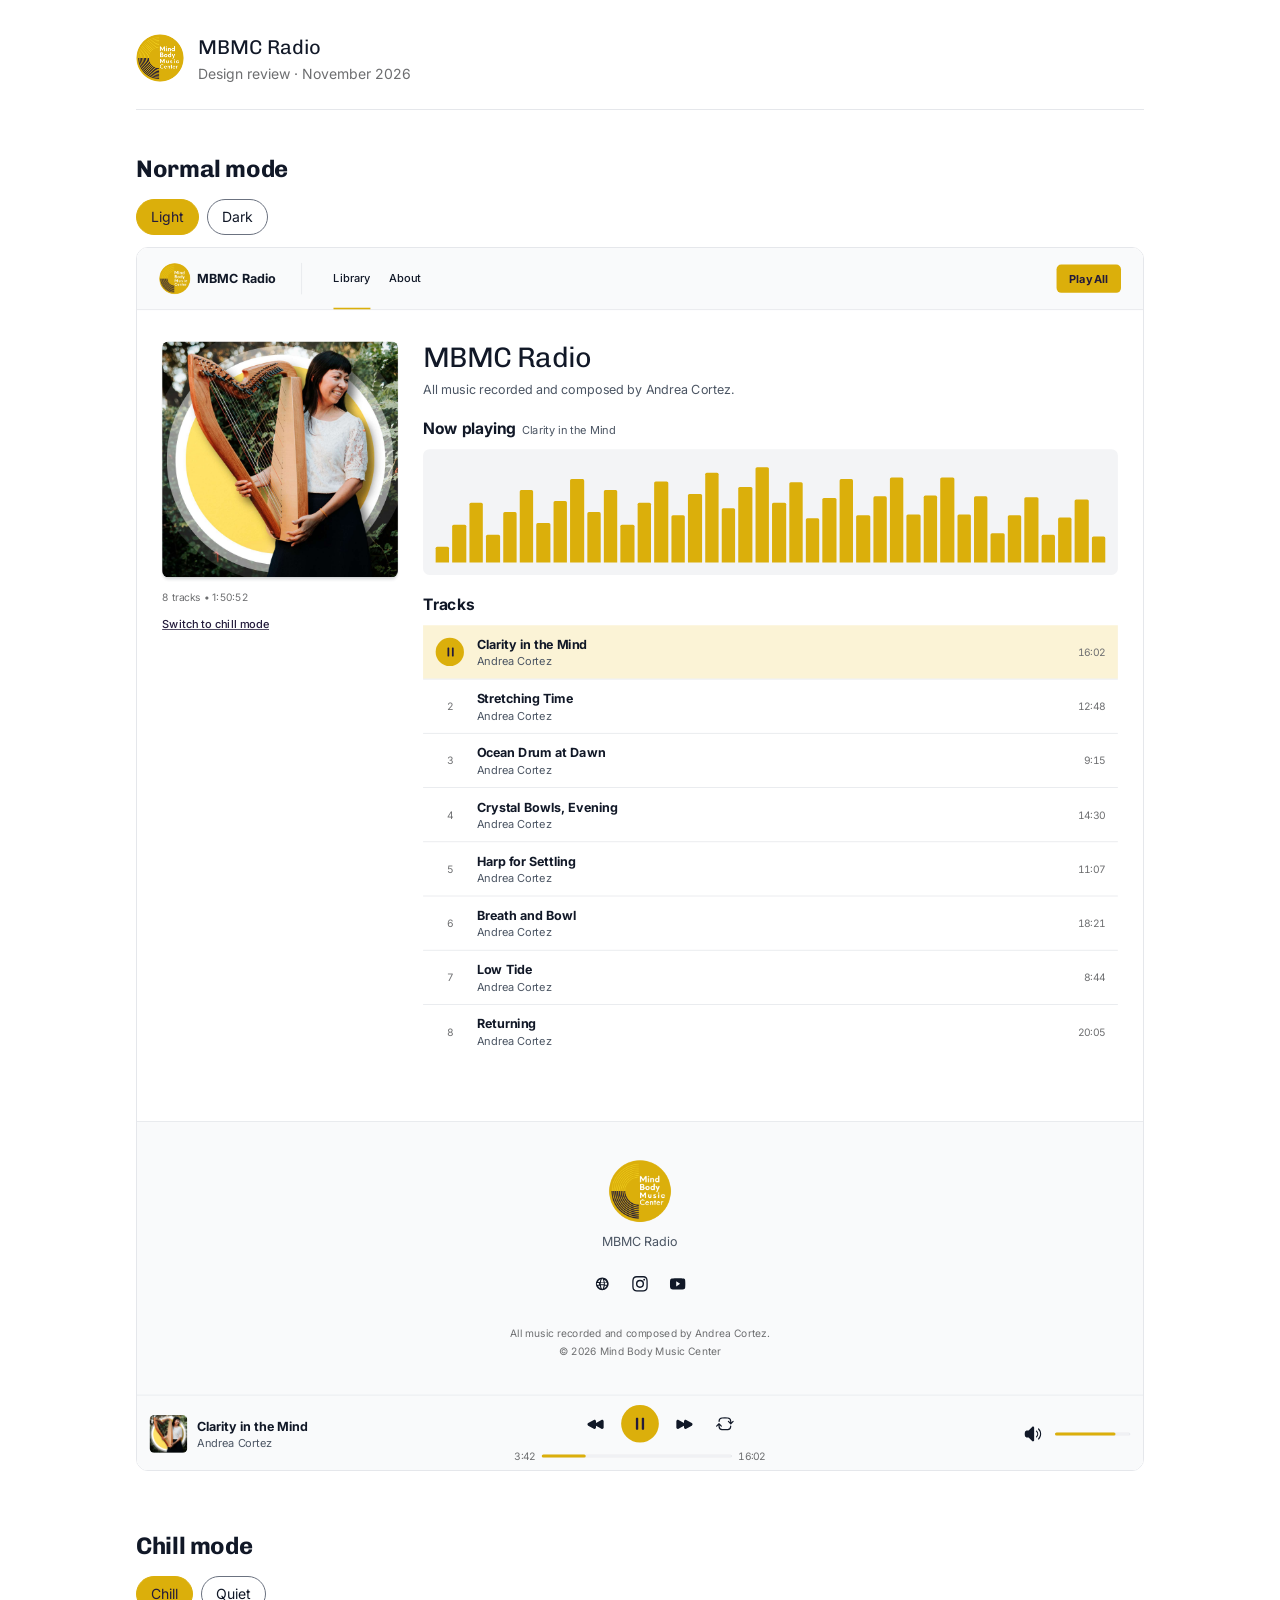
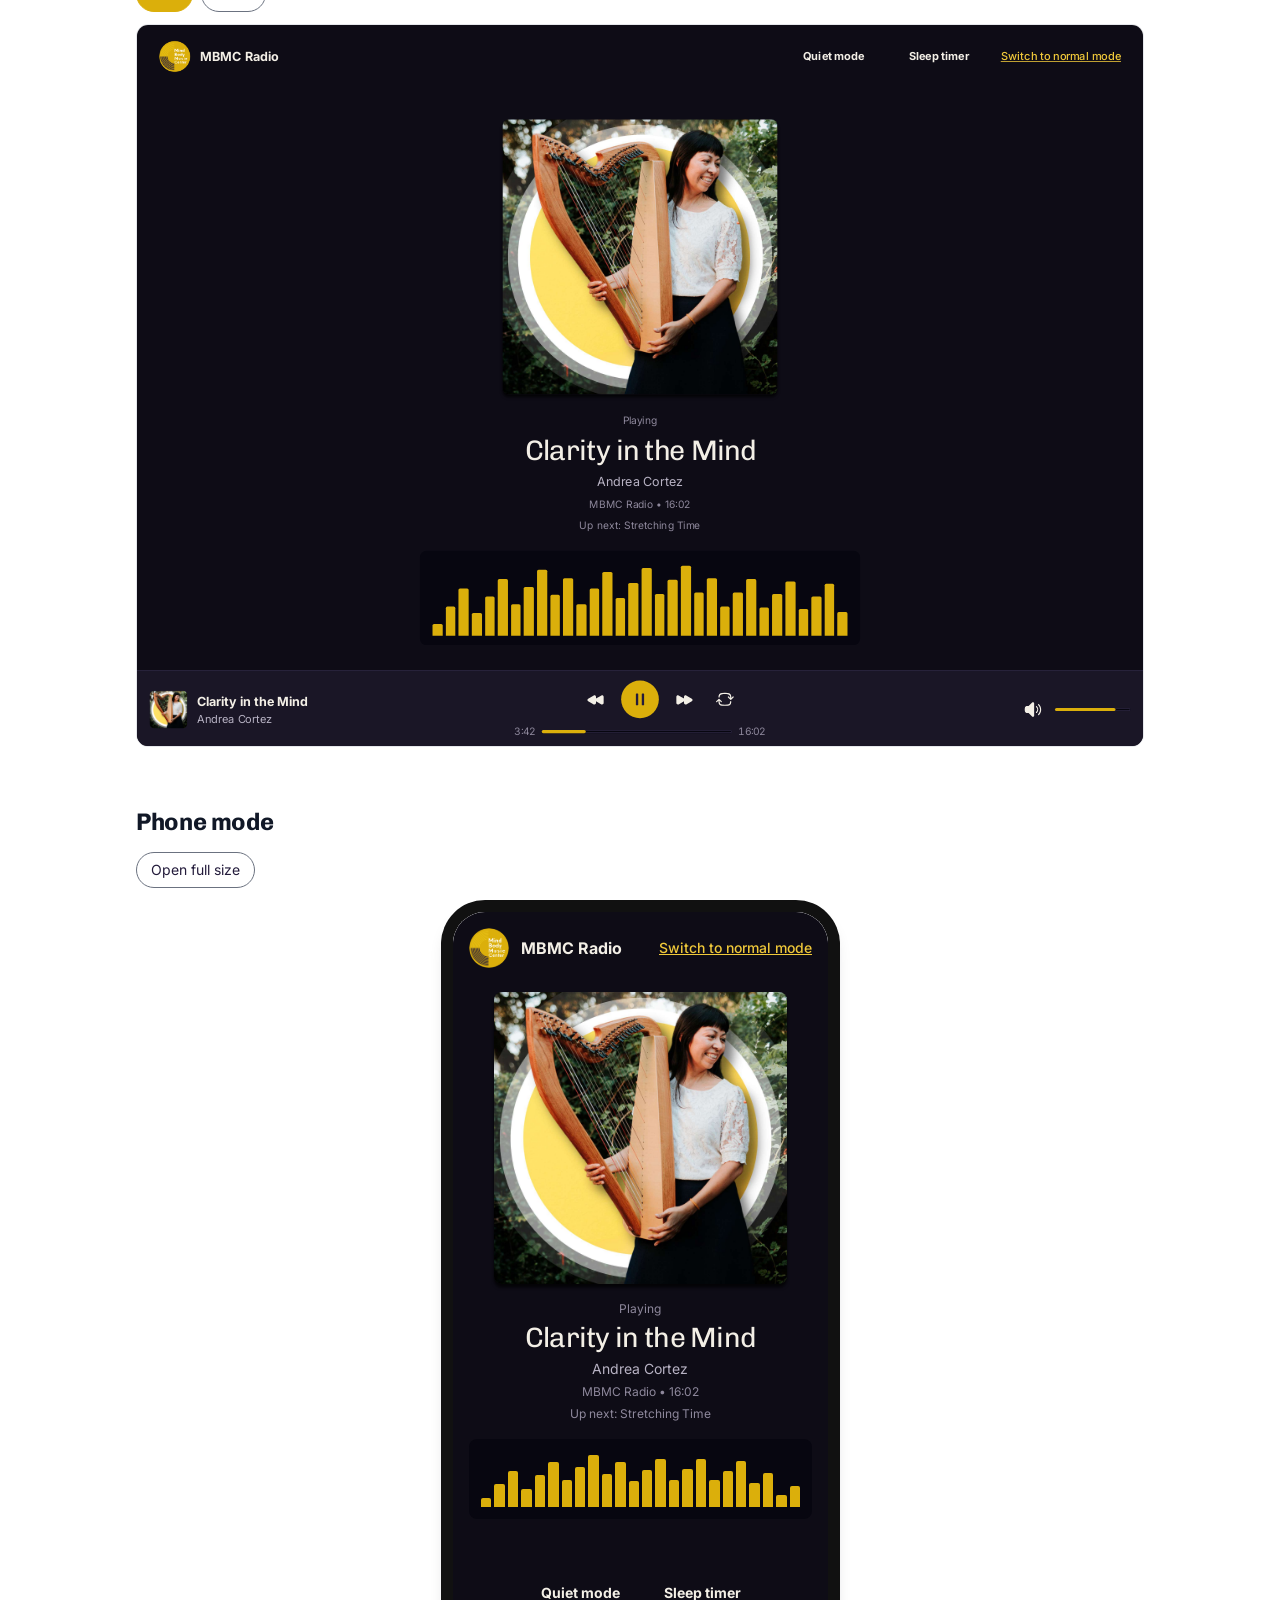
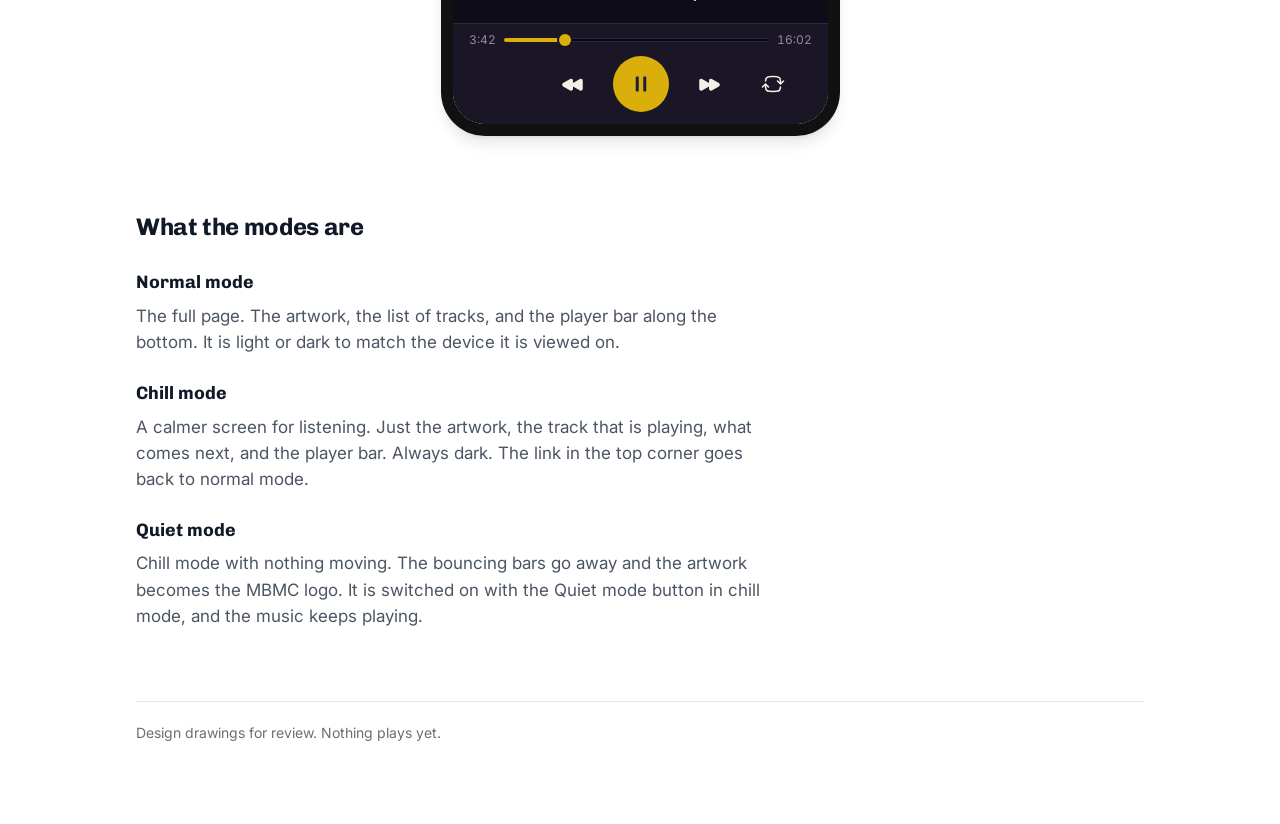
==== commit d07ce5ad: "Add a short explanation of the three modes A section after the drawings describes normal, chill and " ====
--- a/index.html
+++ b/index.html
@@ -42,6 +42,9 @@
   .phone { max-width: 399px; margin: 0 auto; padding: 12px; border-radius: 44px; background: #111; box-shadow: var(--shadow-lg); }
   .phone .board { border-radius: 32px; border: 0; }
   .phone { margin-top: 0; }
+  .faq { margin-top: 72px; max-width: 640px; }
+  .faq h3 { font-family: Chivo, Inter, sans-serif; font-size: 18px; margin: 24px 0 6px; }
+  .faq p { margin: 0; color: var(--ink-muted); }
   footer { margin-top: 72px; padding-top: 20px; border-top: 1px solid var(--border); color: var(--ink-subtle); font-size: 14px; }
 </style>
 </head>
@@ -91,6 +94,16 @@
 </section>
 
 
+<section class="faq">
+<h2>What the modes are</h2>
+<h3>Normal mode</h3>
+<p>The full page. The artwork, the list of tracks, and the player bar along the bottom. It is light or dark to match the device it is viewed on.</p>
+<h3>Chill mode</h3>
+<p>A calmer screen for listening. Just the artwork, the track that is playing, what comes next, and the player bar. Always dark. The link in the top corner goes back to normal mode.</p>
+<h3>Quiet mode</h3>
+<p>Chill mode with nothing moving. The bouncing bars go away and the artwork becomes the MBMC logo. It is switched on with the Quiet mode button in chill mode, and the music keeps playing.</p>
+</section>
+
 <footer>Design drawings for review. Nothing plays yet.</footer>
 
 </div>
